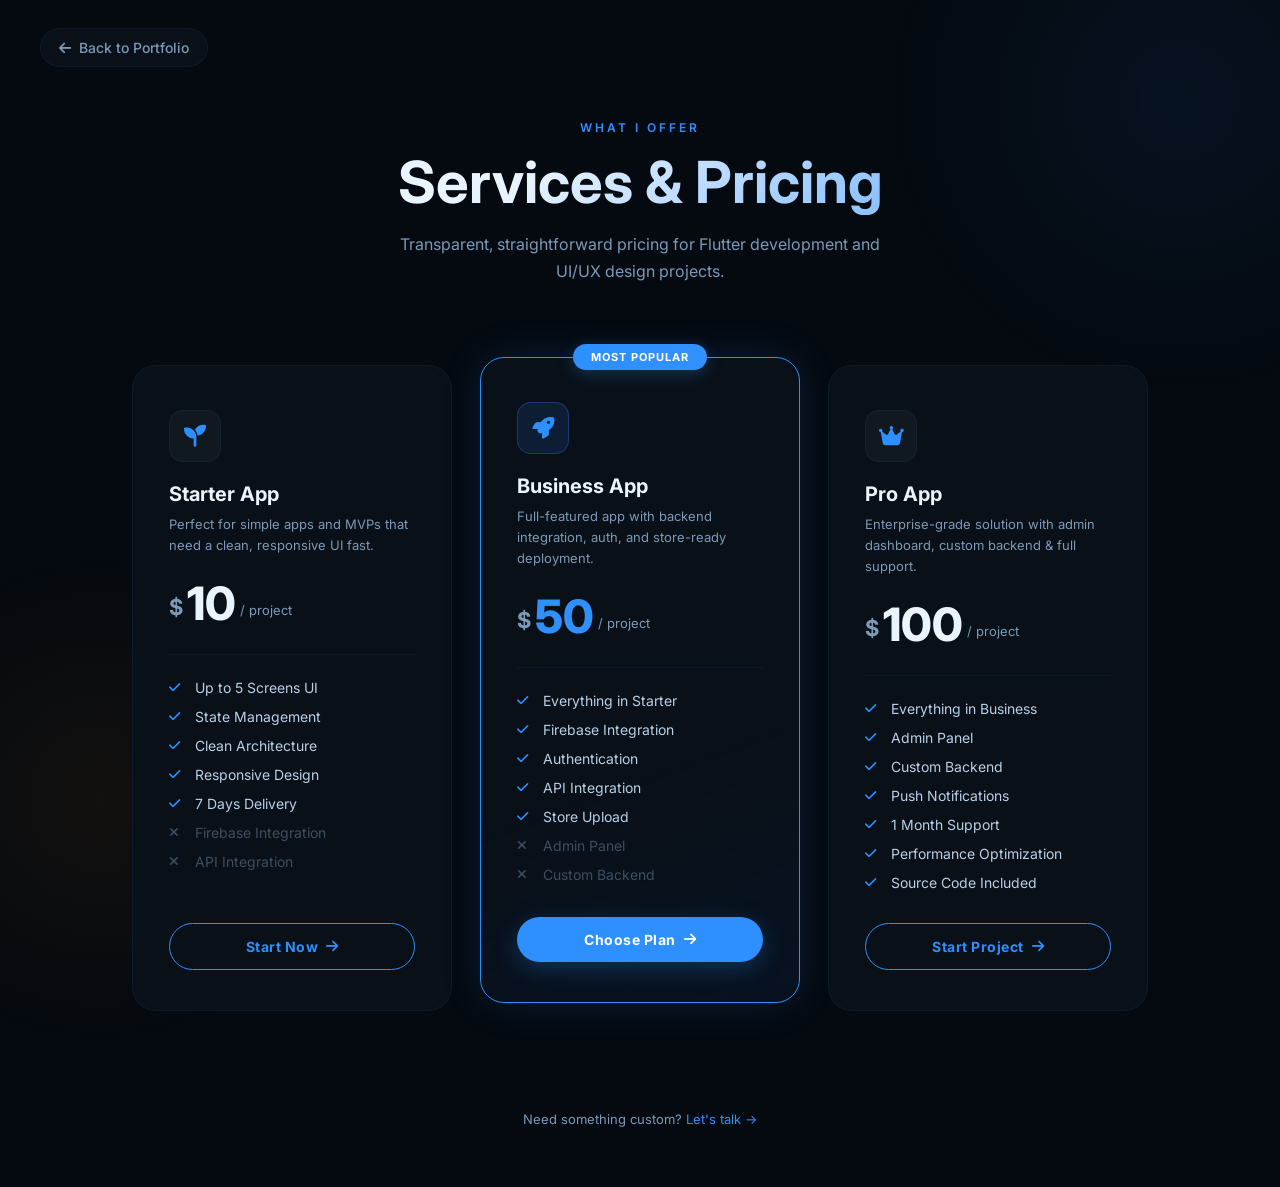
==== card.html @ b2d8bff7 "Add files via upload" ====
<!DOCTYPE html>
<html lang="en" data-theme="dark">
<head>
<meta charset="UTF-8">
<meta name="viewport" content="width=device-width, initial-scale=1.0">
<title>Kyrillos Bassem | Pricing Plans</title>
<link rel="preconnect" href="https://fonts.googleapis.com">
    <link rel="preconnect" href="https://fonts.gstatic.com" crossorigin>
    <link href="https://fonts.googleapis.com/css2?family=Cormorant+Garamond:wght@300;400;500;600;700&family=Inter:wght@300;400;500;600;700&family=Cairo:wght@300;400;600;700&display=swap" rel="stylesheet">
    <link rel="stylesheet" href="https://cdnjs.cloudflare.com/ajax/libs/font-awesome/6.5.0/css/all.min.css">
<link rel="stylesheet" href="https://cdnjs.cloudflare.com/ajax/libs/font-awesome/6.5.0/css/all.min.css">
<style>
:root {
  --primary: #2e8fff;
  --primary-light: #3191ff;
  --primary-glow: rgba(46, 143, 255, 0.272);
  --accent: #ff8800;
  --accent-dark: #e87800;
  --accent-glow: rgba(255, 149, 0, 0.28);
  --text: #eaf4ff;
  --text-light: #b8d0e8;
  --text-lighter: #7a9ab8;
  --bg: #050a10;
  --bg-secondary: #0a1018;
  --bg-tertiary: #111820;
  --card-bg: #0a1018;
  --border: rgba(46, 143, 255, 0.22);
  --border-subtle: rgba(46, 143, 255, 0.08);
  --shadow-sm: 0 1px 3px rgba(0, 0, 0, 0.5);
  --shadow: 0 4px 24px rgba(0, 0, 0, 0.65);
  --shadow-lg: 0 20px 60px rgba(0, 0, 0, 0.85);
  --shadow-blue: 0 8px 36px rgba(46, 143, 255, 0.40);
  --transition: all 0.45s cubic-bezier(0.4, 0, 0.2, 1);
  --transition-fast: all 0.25s cubic-bezier(0.4, 0, 0.2, 1);
  --particle-bg: #050a10;
}

[data-theme="light"] {
  --primary: #1a6bcc;
  --primary-light: #0f60eb;
  --primary-glow: rgba(26, 107, 204, 0.18);
  --accent: #ff8800;
  --accent-dark: #e87800;
  --accent-glow: rgba(240, 120, 0, 0.18);
  --text: #05101a;
  --text-light: #1a3045;
  --text-lighter: #3d6080;
  --bg: #e8f2fc;
  --bg-secondary: #ffffff;
  --bg-tertiary: #5f5f5f3c;
  --card-bg: #ffffff;
  --border: rgba(26, 107, 204, 0.22);
  --border-subtle: rgba(0, 0, 0, 0.09);
  --shadow-sm: 0 1px 3px rgba(0, 0, 0, 0.07);
  --shadow: 0 4px 20px rgba(0, 0, 0, 0.11);
  --shadow-lg: 0 20px 50px rgba(0, 0, 0, 0.17);
  --shadow-blue: 0 8px 32px rgba(26, 107, 204, 0.22);
  --particle-bg: #e8f2fc;
}
* { margin: 0; padding: 0; box-sizing: border-box; }
body {
  font-family: 'Inter', sans-serif;
  background: var(--bg);
  color: var(--text);
  min-height: 100vh;
  overflow-x: hidden;
}
body::before {
  content: "";
  position: fixed;
  width: 600px; height: 600px;
  background: radial-gradient(circle, rgba(44,128,255,0.07), transparent 70%);
  top: -200px; right: -200px;
  z-index: 0; pointer-events: none;
}
body::after {
  content: "";
  position: fixed;
  width: 500px; height: 500px;
  background: radial-gradient(circle, rgba(255,132,0,0.06), transparent 70%);
  bottom: -150px; left: -150px;
  z-index: 0; pointer-events: none;
}
.back-btn {
  position: absolute;
  top: 28px; left: 40px;
  display: inline-flex;
  align-items: center;
  gap: 8px;
  color: var(--text-lighter);
  text-decoration: none;
  font-size: 14px;
  font-weight: 500;
  transition: var(--transition);
  z-index: 10;
  padding: 10px 18px;
  border: 1px solid var(--border-subtle);
  border-radius: 50px;
  background: var(--bg-secondary);
  backdrop-filter: blur(10px);
}
.back-btn:hover {
  color: var(--primary);
  border-color: var(--primary);
  box-shadow: 0 0 16px var(--primary-glow);
}
.page-header {
  text-align: center;
  padding: 120px 20px 60px;
  position: relative;
  z-index: 1;
}
.page-label {
  font-size: 12px;
  letter-spacing: 3px;
  color: var(--primary);
  font-weight: 600;
  text-transform: uppercase;
  margin-bottom: 16px;
  display: block;
}
.page-title {
  font-size: clamp(36px, 5vw, 58px);
  font-weight: 700;
  font-family: 'Inter', sans-serif;
  background: linear-gradient(135deg, var(--text) 40%, var(--primary-light));
  -webkit-background-clip: text;
  -webkit-text-fill-color: transparent;
  background-clip: text;
  margin-bottom: 16px;
  line-height: 1.1;
}
.page-sub {
  color: var(--text-lighter);
  font-size: 16px;
  max-width: 500px;
  margin: 0 auto;
  line-height: 1.7;
}
.pricing {
  display: flex;
  justify-content: center;
  align-items: stretch;
  gap: 28px;
  flex-wrap: wrap;
  padding: 20px 60px 100px;
  position: relative;
  z-index: 1;
  max-width: 1200px;
  margin: 0 auto;
}
.card {
  background: var(--bg-secondary);
  border: 1px solid var(--border-subtle);
  border-radius: 24px;
  padding: 44px 36px 40px;
  width: 320px;
  display: flex;
  flex-direction: column;
  position: relative;
  transition: var(--transition);
}
.card:hover {
  transform: translateY(-12px);
  border-color: var(--border);
  box-shadow: 0 24px 60px rgba(44,128,255,0.12);
}
.card.popular {
  border-color: var(--primary);
  background: linear-gradient(160deg, var(--bg-secondary) 60%, rgba(44,128,255,0.07));
  box-shadow: 0 0 40px rgba(44,128,255,0.15);
  transform: translateY(-8px);
}
.card.popular:hover {
  transform: translateY(-20px);
  box-shadow: 0 30px 70px rgba(44,128,255,0.25);
}
.badge {
  position: absolute;
  top: -14px; left: 50%;
  transform: translateX(-50%);
  background: linear-gradient(90deg, var(--primary), var(--primary-light));
  color: #fff;
  font-size: 11px;
  font-weight: 700;
  letter-spacing: 1px;
  padding: 6px 18px;
  border-radius: 20px;
  white-space: nowrap;
  box-shadow: 0 4px 16px var(--primary-glow);
  text-transform: uppercase;
}
.card-icon {
  width: 52px; height: 52px;
  border-radius: 14px;
  background: var(--bg-tertiary);
  border: 1px solid var(--border-subtle);
  display: flex;
  align-items: center;
  justify-content: center;
  font-size: 22px;
  margin-bottom: 20px;
  color: var(--primary);
}
.card.popular .card-icon {
  background: rgba(44,128,255,0.12);
  border-color: rgba(44,128,255,0.3);
}
.card h2 {
  font-size: 20px;
  font-weight: 700;
  color: var(--text);
  margin-bottom: 8px;
}
.card-desc {
  font-size: 13px;
  color: var(--text-lighter);
  margin-bottom: 24px;
  line-height: 1.6;
}
.price-wrap {
  display: flex;
  align-items: flex-end;
  gap: 4px;
  margin-bottom: 28px;
}
.price {
  font-size: 46px;
  font-weight: 800;
  color: var(--text);
  line-height: 1;
}
.card.popular .price {
  background: linear-gradient(135deg, var(--primary), var(--primary-light));
  -webkit-background-clip: text;
  -webkit-text-fill-color: transparent;
  background-clip: text;
}
.price-currency {
  font-size: 22px;
  font-weight: 700;
  color: var(--text-lighter);
  padding-bottom: 6px;
}
.price-period {
  font-size: 13px;
  color: var(--text-lighter);
  padding-bottom: 8px;
}
.card-divider {
  height: 1px;
  background: var(--border-subtle);
  margin-bottom: 24px;
}
.card ul {
  list-style: none;
  margin-bottom: 32px;
  flex: 1;
  display: flex;
  flex-direction: column;
  gap: 12px;
}
.card ul li {
  display: flex;
  align-items: center;
  gap: 10px;
  font-size: 14px;
  color: var(--text-light);
}
.card ul li i {
  font-size: 13px;
  color: var(--primary);
  width: 16px;
  flex-shrink: 0;
}
.card ul li.disabled { color: var(--text-lighter); opacity: 0.45; }
.card ul li.disabled i { color: var(--text-lighter); }
.card-btn {
  width: 100%;
  padding: 14px;
  border: none;
  border-radius: 50px;
  font-size: 14px;
  font-weight: 700;
  cursor: pointer;
  transition: var(--transition);
  text-decoration: none;
  display: flex;
  align-items: center;
  justify-content: center;
  gap: 8px;
  letter-spacing: 0.5px;
  font-family: 'Inter', sans-serif;
}
.btn-outline {
  background: transparent;
  color: var(--primary);
  border: 1.5px solid var(--primary);
}
.btn-outline:hover {
  background: var(--primary);
  color: #fff;
  box-shadow: 0 8px 28px var(--primary-glow);
  transform: translateY(-2px);
}
.btn-filled {
  background: var(--primary);
  color: #fff;
  box-shadow: 0 6px 24px var(--primary-glow);
}
.btn-filled:hover {
  background: var(--primary-light);
  box-shadow: 0 12px 36px rgba(44,128,255,0.4);
  transform: translateY(-2px);
}
.footer-note {
  text-align: center;
  color: var(--text-lighter);
  font-size: 13px;
  padding-bottom: 60px;
  position: relative;
  z-index: 1;
}
.footer-note a { color: var(--primary); text-decoration: none; }
.footer-note a:hover { text-decoration: underline; }
@media (max-width: 768px) {
  .pricing { padding: 20px 20px 80px; flex-direction: column; align-items: center; }
  .card.popular { transform: none; }
  .back-btn { left: 20px; top: 20px; }
  .page-header { padding: 100px 20px 40px; }
}

#page-loader {
  position: fixed;
  inset: 0;
  background: var(--bg);
  z-index: 9999;
  display: flex;
  align-items: center;
  justify-content: center;
  gap: 16px;
  transition: opacity 0.5s ease, visibility 0.5s ease;
}
#page-loader.hide {
  opacity: 0;
  visibility: hidden;
}

/* Loader colors matched to your theme */
.loader {
  --path: var(--bg-tertiary);
  --dot: var(--primary);
  --duration: 3s;
  width: 44px;
  height: 44px;
  position: relative;
  display: inline-block;
  margin: 0 4px;
}
.loader:nth-child(2) { --dot: var(--accent); }
.loader:nth-child(3) { --dot: var(--primary-light); }

.loader:before {
  content: "";
  width: 6px; height: 6px;
  border-radius: 50%;
  position: absolute;
  display: block;
  background: var(--dot);
  top: 37px; left: 19px;
  transform: translate(-18px, -18px);
  animation: dotRect var(--duration) cubic-bezier(0.785, 0.135, 0.15, 0.86) infinite;
}
.loader svg { display: block; width: 100%; height: 100%; }
.loader svg rect, .loader svg polygon, .loader svg circle {
  fill: none;
  stroke: var(--path);
  stroke-width: 10px;
  stroke-linejoin: round;
  stroke-linecap: round;
}
.loader svg polygon {
  stroke-dasharray: 145 76 145 76;
  stroke-dashoffset: 0;
  animation: pathTriangle var(--duration) cubic-bezier(0.785, 0.135, 0.15, 0.86) infinite;
}
.loader svg rect {
  stroke-dasharray: 192 64 192 64;
  stroke-dashoffset: 0;
  animation: pathRect 3s cubic-bezier(0.785, 0.135, 0.15, 0.86) infinite;
}
.loader svg circle {
  stroke-dasharray: 150 50 150 50;
  stroke-dashoffset: 75;
  animation: pathCircle var(--duration) cubic-bezier(0.785, 0.135, 0.15, 0.86) infinite;
}
.loader.triangle { width: 48px; }
.loader.triangle:before {
  left: 21px;
  transform: translate(-10px, -18px);
  animation: dotTriangle var(--duration) cubic-bezier(0.785, 0.135, 0.15, 0.86) infinite;
}
@keyframes pathTriangle {
  33% { stroke-dashoffset: 74; }
  66% { stroke-dashoffset: 147; }
  100% { stroke-dashoffset: 221; }
}
@keyframes dotTriangle {
  33% { transform: translate(0, 0); }
  66% { transform: translate(10px, -18px); }
  100% { transform: translate(-10px, -18px); }
}
@keyframes pathRect {
  25% { stroke-dashoffset: 64; }
  50% { stroke-dashoffset: 128; }
  75% { stroke-dashoffset: 192; }
  100% { stroke-dashoffset: 256; }
}
@keyframes dotRect {
  25% { transform: translate(0, 0); }
  50% { transform: translate(18px, -18px); }
  75% { transform: translate(0, -36px); }
  100% { transform: translate(-18px, -18px); }
}
@keyframes pathCircle {
  25% { stroke-dashoffset: 125; }
  50% { stroke-dashoffset: 175; }
  75% { stroke-dashoffset: 225; }
  100% { stroke-dashoffset: 275; }
}
</style>
</head>
<body>
  <div id="page-loader">
  <div class="loader">
    <svg viewBox="0 0 80 80"><circle r="32" cy="40" cx="40"></circle></svg>
  </div>
  <div class="loader triangle">
    <svg viewBox="0 0 86 80"><polygon points="43 8 79 72 7 72"></polygon></svg>
  </div>
  <div class="loader">
    <svg viewBox="0 0 80 80"><rect height="64" width="64" y="8" x="8"></rect></svg>
  </div>
</div>

<a href="index.html" class="back-btn">
  <i class="fa-solid fa-arrow-left"></i> Back to Portfolio
</a>

<div class="page-header">
  <span class="page-label">What I Offer</span>
  <h1 class="page-title">Services & Pricing</h1>
  <p class="page-sub">Transparent, straightforward pricing for Flutter development and UI/UX design projects.</p>
</div>

<div class="pricing">

  <div class="card">
    <div class="card-icon"><i class="fa-solid fa-seedling"></i></div>
    <h2>Starter App</h2>
    <p class="card-desc">Perfect for simple apps and MVPs that need a clean, responsive UI fast.</p>
    <div class="price-wrap">
      <span class="price-currency">$</span>
      <span class="price">10</span>
      <span class="price-period">/ project</span>
    </div>
    <div class="card-divider"></div>
    <ul>
      <li><i class="fa-solid fa-check"></i> Up to 5 Screens UI</li>
      <li><i class="fa-solid fa-check"></i> State Management</li>
      <li><i class="fa-solid fa-check"></i> Clean Architecture</li>
      <li><i class="fa-solid fa-check"></i> Responsive Design</li>
      <li><i class="fa-solid fa-check"></i> 7 Days Delivery</li>
      <li class="disabled"><i class="fa-solid fa-xmark"></i> Firebase Integration</li>
      <li class="disabled"><i class="fa-solid fa-xmark"></i> API Integration</li>
    </ul>
    <a href="https://wa.me/201212349629" target="_blank" class="card-btn btn-outline">
      Start Now <i class="fa-solid fa-arrow-right"></i>
    </a>
  </div>

  <div class="card popular">
    <div class="badge">Most Popular</div>
    <div class="card-icon"><i class="fa-solid fa-rocket"></i></div>
    <h2>Business App</h2>
    <p class="card-desc">Full-featured app with backend integration, auth, and store-ready deployment.</p>
    <div class="price-wrap">
      <span class="price-currency">$</span>
      <span class="price">50</span>
      <span class="price-period">/ project</span>
    </div>
    <div class="card-divider"></div>
    <ul>
      <li><i class="fa-solid fa-check"></i> Everything in Starter</li>
      <li><i class="fa-solid fa-check"></i> Firebase Integration</li>
      <li><i class="fa-solid fa-check"></i> Authentication</li>
      <li><i class="fa-solid fa-check"></i> API Integration</li>
      <li><i class="fa-solid fa-check"></i> Store Upload</li>
      <li class="disabled"><i class="fa-solid fa-xmark"></i> Admin Panel</li>
      <li class="disabled"><i class="fa-solid fa-xmark"></i> Custom Backend</li>
    </ul>
    <a href="https://wa.me/201212349629" target="_blank" class="card-btn btn-filled">
      Choose Plan <i class="fa-solid fa-arrow-right"></i>
    </a>
  </div>

  <div class="card">
    <div class="card-icon"><i class="fa-solid fa-crown"></i></div>
    <h2>Pro App</h2>
    <p class="card-desc">Enterprise-grade solution with admin dashboard, custom backend & full support.</p>
    <div class="price-wrap">
      <span class="price-currency">$</span>
      <span class="price">100</span>
      <span class="price-period">/ project</span>
    </div>
    <div class="card-divider"></div>
    <ul>
      <li><i class="fa-solid fa-check"></i> Everything in Business</li>
      <li><i class="fa-solid fa-check"></i> Admin Panel</li>
      <li><i class="fa-solid fa-check"></i> Custom Backend</li>
      <li><i class="fa-solid fa-check"></i> Push Notifications</li>
      <li><i class="fa-solid fa-check"></i> 1 Month Support</li>
      <li><i class="fa-solid fa-check"></i> Performance Optimization</li>
      <li><i class="fa-solid fa-check"></i> Source Code Included</li>
    </ul>
    <a href="https://wa.me/201212349629" target="_blank" class="card-btn btn-outline">
      Start Project <i class="fa-solid fa-arrow-right"></i>
    </a>
  </div>

</div>

<p class="footer-note">
  Need something custom? <a href="https://wa.me/201212349629" target="_blank">Let's talk →</a>
</p>
<script>
  // ── Apply saved theme on load ──
  const savedTheme = localStorage.getItem('theme') || 'dark';
  document.documentElement.setAttribute('data-theme', savedTheme);

  // ── Page loader: hide on enter ──
  window.addEventListener('load', () => {
    setTimeout(() => {
      document.getElementById('page-loader').classList.add('hide');
    }, 800);
  });

  // ── Page loader: show on exit ──
  document.querySelectorAll('a[href]').forEach(link => {
    const href = link.getAttribute('href');
    if (!href.startsWith('http') && href.endsWith('.html')) {
      link.addEventListener('click', e => {
        e.preventDefault();
        const loader = document.getElementById('page-loader');
        loader.classList.remove('hide');
        setTimeout(() => { window.location.href = href; }, 600);
      });
    }
  });
</script>
<script>
  // ── Page loader: hide on enter ──
window.addEventListener('load', () => {
  setTimeout(() => {
    document.getElementById('page-loader').classList.add('hide');
  }, 800);
});

// ── Page loader: show on exit (before navigating away) ──
document.querySelectorAll('a[href]').forEach(link => {
  const href = link.getAttribute('href');
  // only intercept local .html links
  if (!href.startsWith('http') && href.endsWith('.html')) {
    link.addEventListener('click', e => {
      e.preventDefault();
      const loader = document.getElementById('page-loader');
      loader.classList.remove('hide'); // show loader
      setTimeout(() => { window.location.href = href; }, 600);
    });
  }
});
</script>

</body>
</html>
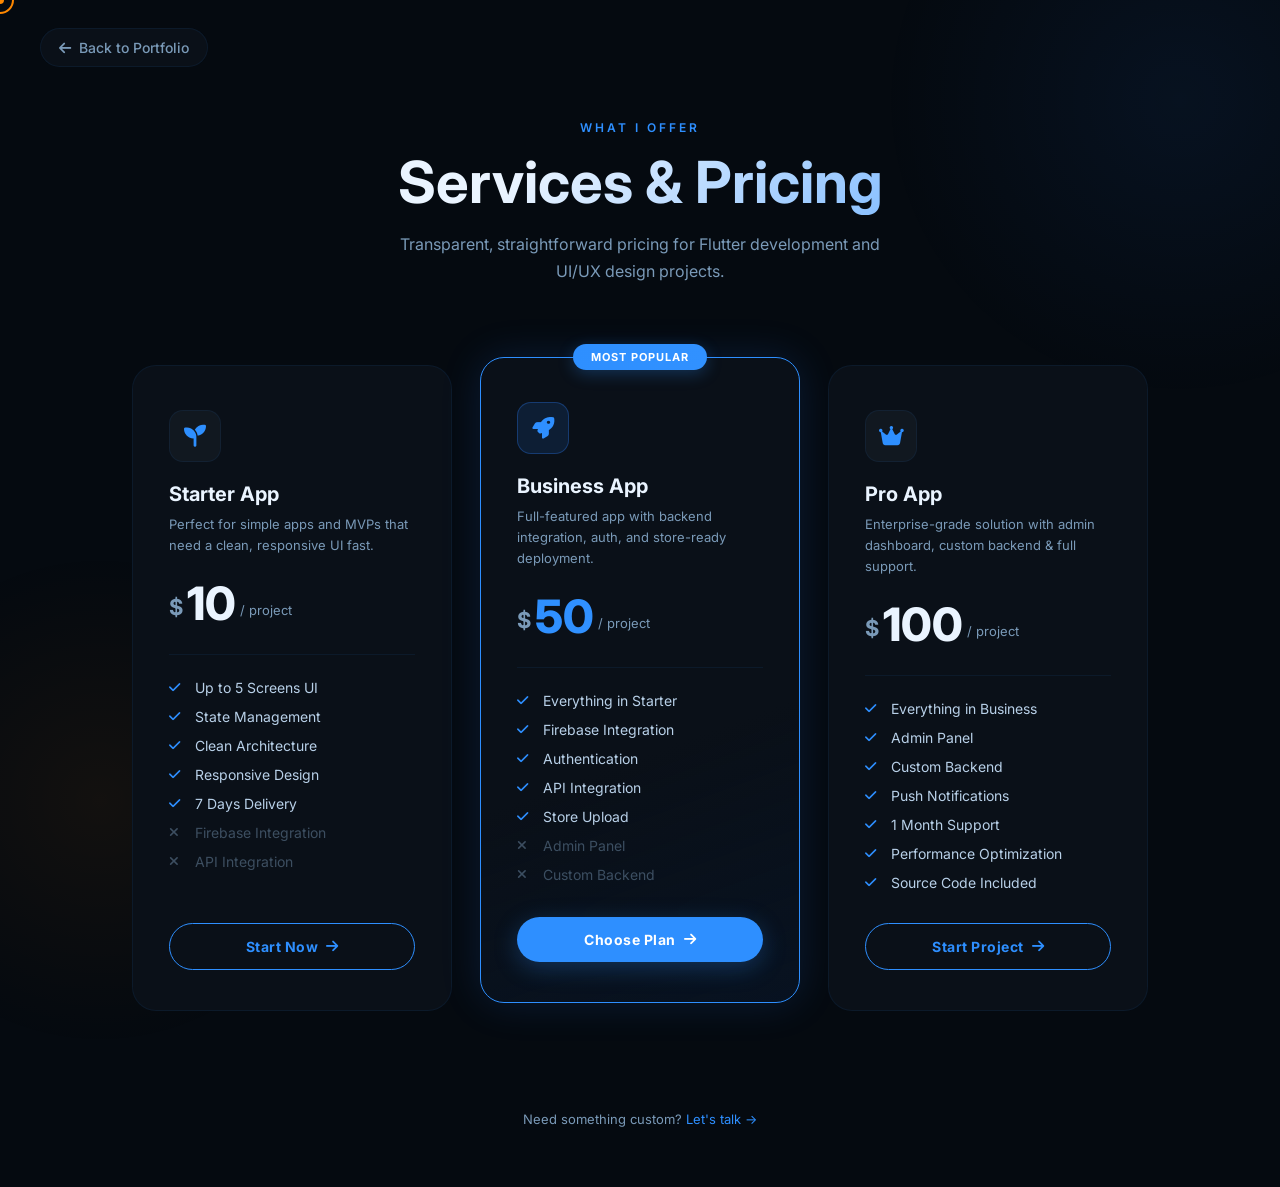
==== commit 8d561dae: "Update portfolio" ====
--- a/card.html
+++ b/card.html
@@ -579,7 +579,94 @@
     });
   }
 });
+
+// ── Smooth Cursor Follower ──
+const DOT_SMOOTHNESS = 0.2;
+const BORDER_SMOOTHNESS = 0.1;
+
+const mouse = { x: 0, y: 0 };
+const dot = { x: 0, y: 0 };
+const border = { x: 0, y: 0 };
+
+// Create dot element
+const dotEl = document.createElement('div');
+dotEl.style.cssText = `
+  position: fixed; width: 8px; height: 8px;
+  border-radius: 50%;
+  pointer-events: none; z-index: 9999;
+  transform: translate(-50%, -50%);
+`;
+
+// Create border ring element
+const borderEl = document.createElement('div');
+borderEl.style.cssText = `
+  position: fixed; width: 28px; height: 28px;
+  border: 2.5px solid; border-radius: 50%;
+  pointer-events: none; z-index: 9999;
+  transform: translate(-50%, -50%);
+  transition: width 0.3s, height 0.3s;
+`;
+
+document.body.appendChild(dotEl);
+document.body.appendChild(borderEl);
+
+// Track mouse
+window.addEventListener('mousemove', (e) => {
+  mouse.x = e.clientX;
+  mouse.y = e.clientY;
+});
+
+// Grow ring on hover over interactive elements
+document.querySelectorAll('a, button, img, input, textarea, select').forEach(el => {
+  el.addEventListener('mouseenter', () => {
+    borderEl.style.width = '44px';
+    borderEl.style.height = '44px';
+  });
+  el.addEventListener('mouseleave', () => {
+    borderEl.style.width = '28px';
+    borderEl.style.height = '28px';
+  });
+});
+
+// Animation loop
+const lerp = (start, end, factor) => start + (end - start) * factor;
+
+function animate() {
+  dot.x = lerp(dot.x, mouse.x, DOT_SMOOTHNESS);
+  dot.y = lerp(dot.y, mouse.y, DOT_SMOOTHNESS);
+  border.x = lerp(border.x, mouse.x, BORDER_SMOOTHNESS);
+  border.y = lerp(border.y, mouse.y, BORDER_SMOOTHNESS);
+
+  dotEl.style.left = `${dot.x}px`;
+  dotEl.style.top  = `${dot.y}px`;
+  borderEl.style.left = `${border.x}px`;
+  borderEl.style.top  = `${border.y}px`;
+
+  requestAnimationFrame(animate);
+}
+
+requestAnimationFrame(animate);
+
+// ── Set cursor color based on color scheme ──
+function updateCursorColor() {
+  const isDark = document.documentElement.getAttribute('data-theme') === 'dark';
+  const color = isDark ? '#ff8800 ' : '#1a6bcc  ';
+  dotEl.style.background = color;
+  borderEl.style.borderColor = color;
+}
+
+// Run on load
+updateCursorColor();
+
+// Watch for theme toggle changes
+const themeObserver = new MutationObserver(updateCursorColor);
+themeObserver.observe(document.documentElement, {
+  attributes: true,
+  attributeFilter: ['data-theme']
+});
+
 </script>
+
 
 </body>
 </html>
